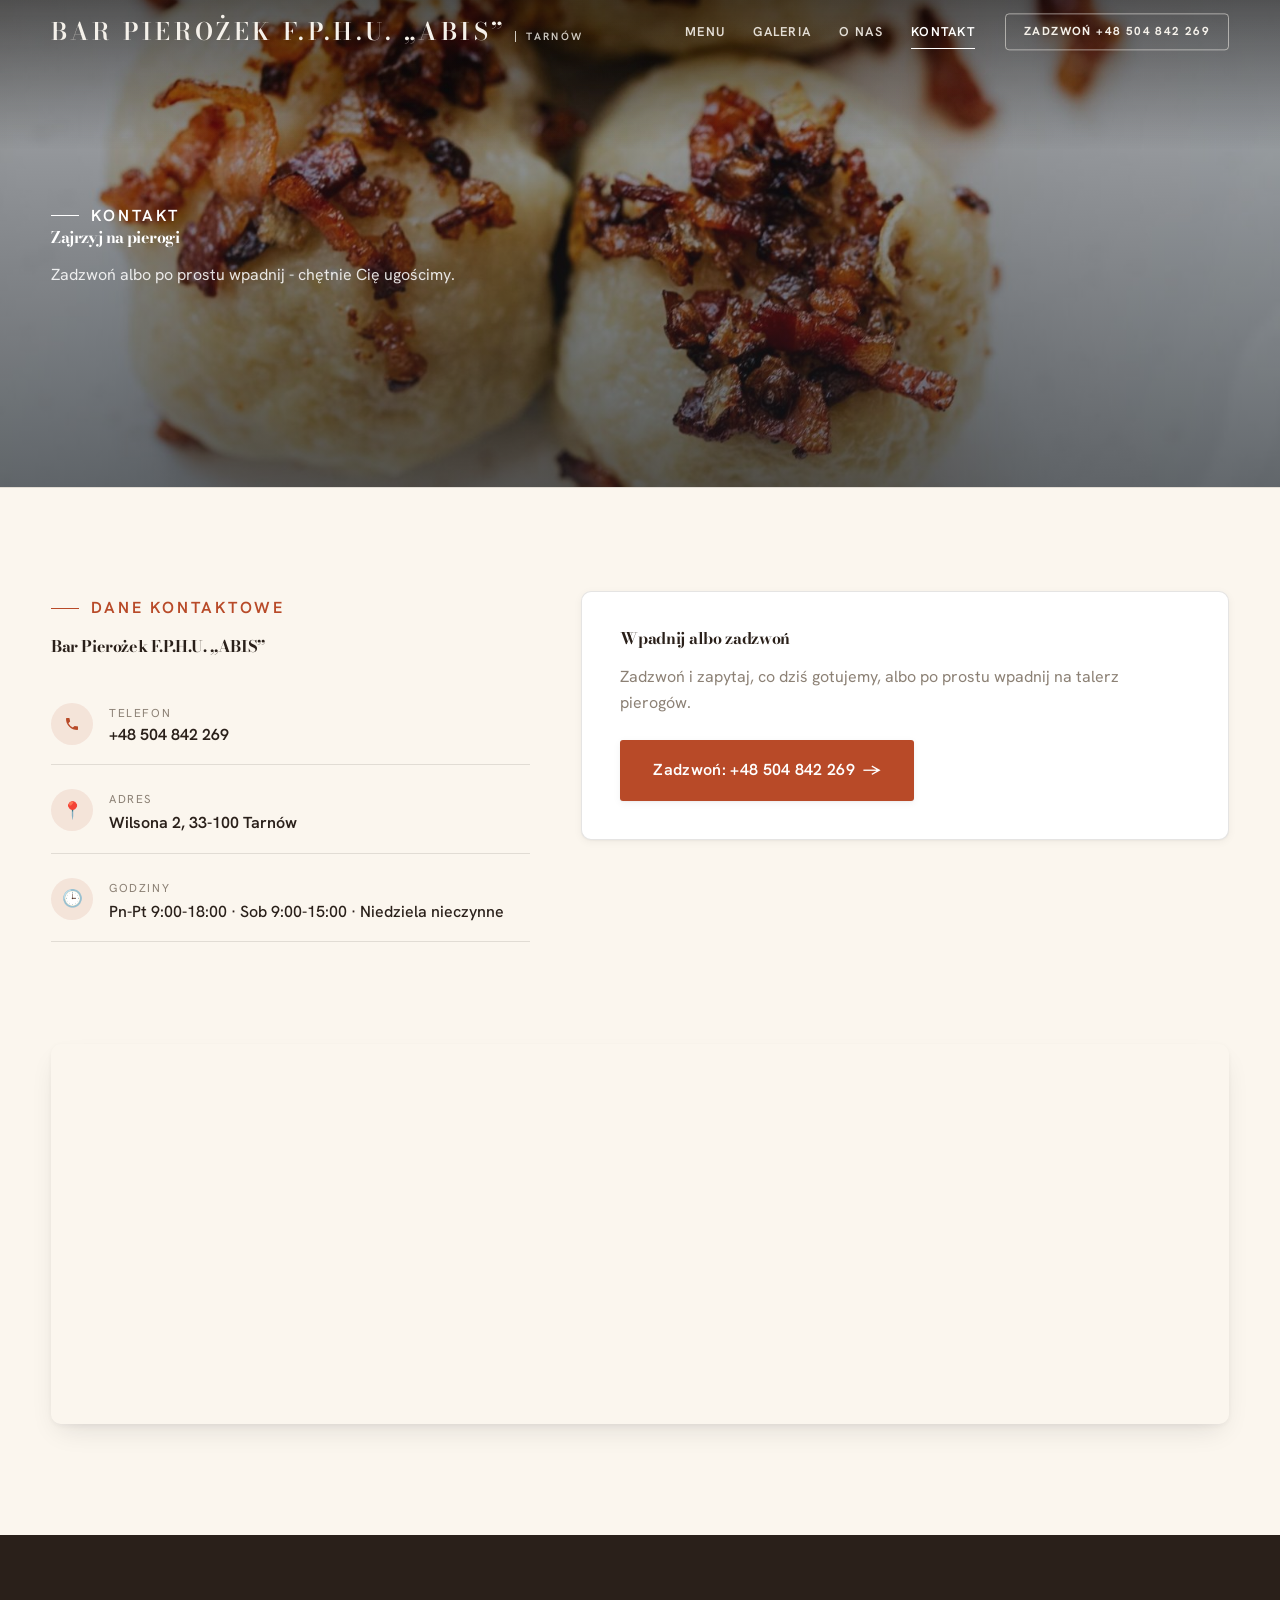
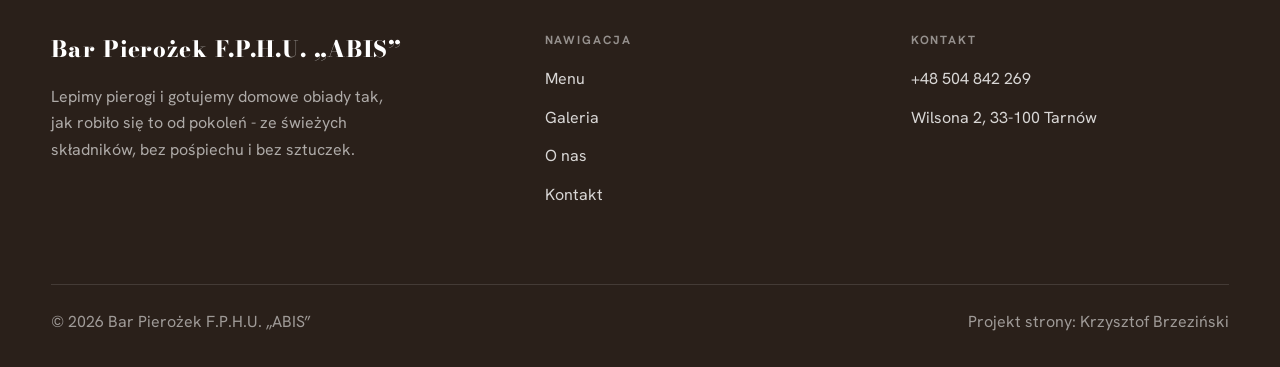
==== kontakt.html @ a94585e2 "Strona demo: bar-pierozek-f-p-h-u-abis (Bar Pierożek ABIS, Tarnów)" ====
<!DOCTYPE html>
<html lang="pl">
<head>
<meta charset="UTF-8">
<meta name="viewport" content="width=device-width, initial-scale=1.0">
<title>Kontakt - Bar Pierożek F.P.H.U. „ABIS”</title>
<meta name="description" content="Kontakt Bar Pierożek F.P.H.U. „ABIS” - Wilsona 2, 33-100 Tarnów">
<link rel="preconnect" href="https://fonts.googleapis.com">
<link rel="preconnect" href="https://fonts.gstatic.com" crossorigin>
<link href="https://fonts.googleapis.com/css2?family=Bodoni+Moda:wght@500;600;700&family=Hanken+Grotesk:wght@400;500;600&display=swap" rel="stylesheet">
<link rel="stylesheet" href="assets/styles.css">
</head>
<body>

<header class="nav">
  <div class="wrap nav-inner">
    <a class="brand" href="index.html"><span class="name">Bar Pierożek F.P.H.U. „ABIS”</span><span class="sub">Tarnów</span></a>
    <nav class="nav-links">
      <a href="oferta.html">Menu</a>
      <a href="realizacje.html">Galeria</a>
      <a href="o-nas.html">O nas</a>
      <a href="kontakt.html" class="active">Kontakt</a>
      <a href="tel:+48504842269" class="btn btn-accent">Zadzwoń +48 504 842 269</a>
    </nav>
    <button class="nav-toggle" aria-label="Menu"><span></span><span></span><span></span></button>
  </div>
</header>

<section class="pagehead">
  <img src="img/g9.jpg" alt="Bar Pierożek F.P.H.U. „ABIS” - Zajrzyj na pierogi">
  <div class="wrap">
    <span class="eyebrow">Kontakt</span>
    <h1>Zajrzyj na pierogi</h1>
    <p>Zadzwoń albo po prostu wpadnij - chętnie Cię ugościmy.</p>
  </div>
</section>
<section>
  <div class="wrap contact-grid">
    <div class="reveal">
      <span class="eyebrow">Dane kontaktowe</span>
      <h2 style="margin:var(--space-4) 0 var(--space-6)">Bar Pierożek F.P.H.U. „ABIS”</h2>
      <div class="info-list">
        <div class="info-row"><div class="ic"><svg class="ico-tel" width="16" height="16" viewBox="0 0 24 24" fill="none" aria-hidden="true"><path d="M6.6 10.8a15.5 15.5 0 0 0 6.6 6.6l2.2-2.2a1 1 0 0 1 1-.24 11.4 11.4 0 0 0 3.6.58 1 1 0 0 1 1 1V20a1 1 0 0 1-1 1A17 17 0 0 1 3 4a1 1 0 0 1 1-1h3.5a1 1 0 0 1 1 1c0 1.25.2 2.46.58 3.6a1 1 0 0 1-.25 1l-2.23 2.2Z" fill="currentColor"/></svg></div><div><div class="lbl">Telefon</div><a class="val" href="tel:+48504842269">+48 504 842 269</a></div></div>
        <div class="info-row"><div class="ic">📍</div><div><div class="lbl">Adres</div><div class="val">Wilsona 2, 33-100 Tarnów</div></div></div>
        <div class="info-row"><div class="ic">🕒</div><div><div class="lbl">Godziny</div><div class="val" style="font-weight:500">Pn-Pt 9:00-18:00 · Sob 9:00-15:00 · Niedziela nieczynne</div></div></div>
      </div>
    </div>
    <div class="reveal">
      <div class="form">
        <h3 style="margin-bottom:var(--space-4)">Wpadnij albo zadzwoń</h3>
        <p class="muted" style="margin-bottom:var(--space-5)">Zadzwoń i zapytaj, co dziś gotujemy, albo po prostu wpadnij na talerz pierogów.</p>
        <a href="tel:+48504842269" class="btn btn-accent" style="justify-content:center">Zadzwoń: +48 504 842 269 <span class="arr">→</span></a>
      </div>
    </div>
  </div>
</section>
<section style="padding-top:0">
  <div class="wrap reveal">
    <iframe class="map" title="Bar Pierożek F.P.H.U. „ABIS” - Tarnów" src="https://maps.google.com/maps?q=50.01178%2C20.9715941&z=15&output=embed" loading="lazy" referrerpolicy="no-referrer-when-downgrade"></iframe>
  </div>
</section>

<footer>
  <div class="wrap">
    <div class="foot-grid">
      <div class="foot-brand">
        <div class="name">Bar Pierożek F.P.H.U. „ABIS”</div>
        <p>Lepimy pierogi i gotujemy domowe obiady tak, jak robiło się to od pokoleń - ze świeżych składników, bez pośpiechu i bez sztuczek.</p>
      </div>
      <div class="foot-col">
        <h4>Nawigacja</h4>
        <a href="oferta.html">Menu</a>
        <a href="realizacje.html">Galeria</a>
        <a href="o-nas.html">O nas</a>
        <a href="kontakt.html">Kontakt</a>
      </div>
      <div class="foot-col">
        <h4>Kontakt</h4>
        <a href="tel:+48504842269">+48 504 842 269</a>
        <p>Wilsona 2, 33-100 Tarnów</p>
      </div>
    </div>
    <div class="foot-bot">
      <span>© 2026 Bar Pierożek F.P.H.U. „ABIS”</span>
      <span>Projekt strony: Krzysztof Brzeziński</span>
    </div>
  </div>
</footer>
<div class="sticky-reserve"><a class="sr-book" href="kontakt.html">Zadzwoń do nas</a><a class="sr-call" href="tel:+48504842269" aria-label="Zadzwoń"><svg class="ico-tel" width="16" height="16" viewBox="0 0 24 24" fill="none" aria-hidden="true"><path d="M6.6 10.8a15.5 15.5 0 0 0 6.6 6.6l2.2-2.2a1 1 0 0 1 1-.24 11.4 11.4 0 0 0 3.6.58 1 1 0 0 1 1 1V20a1 1 0 0 1-1 1A17 17 0 0 1 3 4a1 1 0 0 1 1-1h3.5a1 1 0 0 1 1 1c0 1.25.2 2.46.58 3.6a1 1 0 0 1-.25 1l-2.23 2.2Z" fill="currentColor"/></svg></a></div>

<script src="assets/main.js"></script>
</body>
</html>
---- assets/styles.css ----
/* ============================================================
   STOLBASZ — premium, architektoniczny B2B fit-out
   Jasna paleta, zero brązu. System wg premium-web-craft.
   Projekt strony: Krzysztof Brzeziński
   ============================================================ */

:root{
  /* PALETA — jasna, architektoniczna, chłodna */
  --paper:#FBF6EE;          /* główne tło */
  --paper-2:#F0E5D6;        /* sekcje alternatywne (chłodny jasny szary) */
  --paper-3:#F0E5D6;        /* delikatne wypełnienia */
  --ink:#2A201A;            /* tekst główny — chłodny grafit */
  --ink-soft:#4A3B2F;       /* nagłówki drugorzędne */
  --muted:#8C8175;          /* tekst poboczny */
  --line:rgba(42,32,26,.12);/* hairline */
  --accent:#B84A28;         /* stonowany petrol-slate — jedyny akcent */
  --accent-d:#97381C;
  --accent-soft:rgba(184,74,40,.10);
  --dark:#2A201A;           /* sekcje ciemne (stopka/CTA) */

  /* ODSTĘPY — skala 4/8 */
  --space-1:4px; --space-2:8px; --space-3:12px; --space-4:16px; --space-5:24px;
  --space-6:32px; --space-7:48px; --space-8:64px; --space-9:96px; --space-10:128px;

  /* TYPOGRAFIA — fluid clamp() */
  --text-sm:clamp(.82rem,.8rem+.1vw,.9rem);
  --text-base:clamp(1rem,.97rem+.15vw,1.1rem);
  --text-lg:clamp(1.12rem,1.05rem+.3vw,1.3rem);
  --text-h3:clamp(1.2rem,1.1rem+.5vw,1.5rem);
  --text-h2:clamp(1.9rem,1.5rem+1.9vw,2.8rem);
  --text-h1:clamp(2.6rem,1.9rem+3.6vw,4.6rem);

  /* PROMIENIE — architektoniczne, raczej ostre */
  --r-sm:3px; --r-md:6px; --r-lg:10px;

  /* RUCH */
  --ease:cubic-bezier(.25,.46,.45,.94); --dur:.24s;

  /* CIENIE — miękkie, warstwowe */
  --sh-sm:0 1px 2px rgba(16,24,32,.04), 0 2px 8px rgba(16,24,32,.05);
  --sh-md:0 2px 6px rgba(16,24,32,.05), 0 12px 28px -8px rgba(16,24,32,.12);
  --sh-lg:0 6px 14px rgba(16,24,32,.07), 0 26px 56px -18px rgba(16,24,32,.22);

  --hairline:1px solid var(--line);

  --font-display:'Bodoni Moda',serif;
  --font-body:'Hanken Grotesk',sans-serif;
}

*{box-sizing:border-box;margin:0;padding:0}
html{scroll-behavior:smooth}
body{
  font-family:var(--font-body);
  font-size:var(--text-base);
  line-height:1.65;
  color:var(--ink);
  background:var(--paper);
  -webkit-font-smoothing:antialiased;
  text-rendering:optimizeLegibility;
}
img{max-width:100%;display:block}
a{color:inherit;text-decoration:none}

.wrap{width:min(92%,1180px);margin-inline:auto}
section{padding-block:clamp(52px,6.5vw,96px)}

h1,h2,h3{font-family:var(--font-display);font-weight:700;line-height:1.08;letter-spacing:-.02em;color:var(--ink)}
h1{font-size:var(--text-h1);letter-spacing:-.035em}
h2{font-size:var(--text-h2);letter-spacing:-.025em}
h3{font-size:var(--text-h3)}
p{max-width:65ch}

.eyebrow{
  font-family:var(--font-body);
  font-size:var(--text-sm);
  font-weight:600;
  letter-spacing:.18em;
  text-transform:uppercase;
  color:var(--accent);
  display:inline-flex;align-items:center;gap:var(--space-3);
}
.eyebrow::before{content:"";width:28px;height:1px;background:var(--accent);display:inline-block}

.muted{color:var(--muted)}
.lead{font-size:var(--text-lg);line-height:1.55;color:var(--ink-soft);max-width:50ch}

/* ---------- BUTTONS ---------- */
.btn{
  display:inline-flex;align-items:center;gap:var(--space-2);
  font-weight:600;font-size:var(--text-sm);letter-spacing:.02em;
  padding:var(--space-4) var(--space-6);
  border-radius:var(--r-sm);
  transition:transform var(--dur) var(--ease),box-shadow var(--dur) var(--ease),background var(--dur) var(--ease);
  cursor:pointer;border:1px solid transparent;
}
.btn-accent{background:var(--accent);color:#fff;box-shadow:var(--sh-sm)}
.btn-accent:hover{background:var(--accent-d);transform:translateY(-2px);box-shadow:var(--sh-md)}
.btn-accent:active{transform:translateY(0);box-shadow:var(--sh-sm)}
.btn-ghost{background:transparent;color:var(--ink);border-color:var(--line)}
.btn-ghost:hover{border-color:var(--accent);color:var(--accent);transform:translateY(-2px)}
.btn-light{background:#fff;color:var(--ink);box-shadow:var(--sh-sm)}
.btn-light:hover{transform:translateY(-2px);box-shadow:var(--sh-md)}
.btn .arr{transition:transform var(--dur) var(--ease)}
.btn:hover .arr{transform:translateX(4px)}

/* ---------- NAV ---------- */
.nav{
  position:sticky;top:0;z-index:50;
  background:color-mix(in srgb,var(--paper) 88%,transparent);
  backdrop-filter:saturate(140%) blur(10px);
  border-bottom:var(--hairline);
}
.nav-inner{display:flex;align-items:center;justify-content:space-between;height:72px}
.brand{display:flex;flex-direction:column;line-height:1}
.brand .name{font-family:var(--font-display);font-weight:800;font-size:1.35rem;letter-spacing:.04em}
.brand .sub{font-size:.62rem;letter-spacing:.34em;text-transform:uppercase;color:var(--muted);margin-top:5px}
.nav-links{display:flex;align-items:center;gap:var(--space-6)}
.nav-links a{font-size:var(--text-sm);font-weight:500;color:var(--ink-soft);position:relative;padding-block:4px;transition:color var(--dur) var(--ease)}
.nav-links a::after{content:"";position:absolute;left:0;bottom:0;width:0;height:1.5px;background:var(--accent);transition:width var(--dur) var(--ease)}
.nav-links a:hover,.nav-links a.active{color:var(--ink)}
.nav-links a:hover::after,.nav-links a.active::after{width:100%}
.nav-links .btn{padding:var(--space-2) var(--space-5)}
/* przyciski w nav: właściwy kolor (przebij .nav-links a) + bez podkreślenia */
.nav-links a.btn-accent{color:#fff}
.nav-links a.btn-ghost,.nav-links a.btn-light{color:var(--ink)}
.nav-links a.btn::after{display:none}
.nav-toggle{display:none;background:none;border:none;cursor:pointer;flex-direction:column;gap:5px;padding:8px}
.nav-toggle span{width:24px;height:2px;background:var(--ink);transition:var(--dur)}

/* ---------- HERO (split) ---------- */
.hero{position:relative;overflow:hidden;border-bottom:var(--hairline)}
.hero-grid{display:grid;grid-template-columns:1.05fr .95fr;gap:clamp(24px,4vw,60px);align-items:center;
  padding-block:clamp(36px,4.5vw,64px)}
.hero-copy .eyebrow{margin-bottom:var(--space-5)}
.hero-copy h1{margin-bottom:var(--space-5)}
.hero-copy .lead{margin-bottom:var(--space-7)}
.hero-actions{display:flex;flex-wrap:wrap;gap:var(--space-4)}
.hero-art{position:relative;aspect-ratio:4/3;border-radius:var(--r-lg);overflow:hidden;box-shadow:var(--sh-lg)}
.hero-art img{width:100%;height:100%;object-fit:cover}
.hero-art::after{content:"";position:absolute;inset:0;background:linear-gradient(180deg,transparent 55%,rgba(18,24,28,.28))}
.hero-badge{position:absolute;left:var(--space-5);bottom:var(--space-5);z-index:2;
  background:rgba(252,252,251,.94);backdrop-filter:blur(4px);
  border-radius:var(--r-md);padding:var(--space-4) var(--space-5);box-shadow:var(--sh-md);max-width:78%}
.hero-badge strong{display:block;font-family:var(--font-display);font-size:1rem;letter-spacing:-.01em}
.hero-badge span{font-size:var(--text-sm);color:var(--muted)}

/* ---------- HERO duży / kinowy (strona główna) ---------- */
.hero-cine{position:relative;min-height:clamp(560px,82vh,840px);min-height:clamp(560px,82svh,840px);display:flex;align-items:center;overflow:hidden;border-bottom:var(--hairline)}
.hero-cine>img{position:absolute;inset:0;width:100%;height:100%;object-fit:cover;z-index:0}
.hero-cine::after{content:"";position:absolute;inset:0;z-index:1;
  background:linear-gradient(95deg,rgba(13,18,23,.86) 0%,rgba(13,18,23,.64) 32%,rgba(13,18,23,.24) 62%,rgba(13,18,23,.04) 100%)}
.hero-cine .wrap{position:relative;z-index:2;padding-block:var(--space-8)}
.hero-cine .hero-copy{max-width:660px}
.hero-cine .eyebrow{color:#fff;margin-bottom:var(--space-5)}
.hero-cine .eyebrow::before{background:#fff}
.hero-cine h1{color:#fff;margin-bottom:var(--space-5);font-size:clamp(2.9rem,2rem+4.4vw,5.2rem)}
.hero-cine .lead{color:rgba(255,255,255,.92);max-width:48ch;margin-bottom:var(--space-7)}
.hero-cine .hero-actions{display:flex;flex-wrap:wrap;gap:var(--space-4)}
@media(max-width:680px){
  .hero-cine{min-height:clamp(520px,76vh,640px);min-height:clamp(520px,76svh,640px);align-items:flex-end}
  .hero-cine::after{background:linear-gradient(0deg,rgba(13,18,23,.9) 6%,rgba(13,18,23,.45) 55%,rgba(13,18,23,.25) 100%)}
  .hero-cine .wrap{padding-bottom:var(--space-9)}
}

/* full-bleed hero variant (podstrony) */
.pagehead{position:relative;min-height:46vh;min-height:46svh;display:flex;align-items:flex-end;overflow:hidden;border-bottom:var(--hairline)}
.pagehead img{position:absolute;inset:0;width:100%;height:100%;object-fit:cover}
.pagehead::after{content:"";position:absolute;inset:0;background:linear-gradient(180deg,rgba(18,24,28,.25),rgba(18,24,28,.62))}
.pagehead .wrap{position:relative;z-index:2;padding-block:var(--space-9);color:#fff}
.pagehead h1{color:#fff;max-width:18ch}
.pagehead .eyebrow{color:#fff}
.pagehead .eyebrow::before{background:#fff}
.pagehead p{color:rgba(255,255,255,.86);margin-top:var(--space-4);max-width:54ch}

/* ---------- STRIP (pasek skrótów / liczby) ---------- */
.strip{background:var(--dark);color:#fff}
.strip .wrap{display:grid;grid-template-columns:repeat(4,1fr);gap:var(--space-6);padding-block:var(--space-8)}
.strip .item .k{font-family:var(--font-display);font-size:clamp(1.6rem,1.2rem+1.4vw,2.4rem);font-weight:800;letter-spacing:-.02em;color:#fff}
.strip .item .v{font-size:var(--text-sm);color:rgba(255,255,255,.66);margin-top:var(--space-2);line-height:1.45}
.strip .item{border-left:2px solid var(--accent);padding-left:var(--space-5)}

/* ---------- SECTION HEAD ---------- */
.head{max-width:48rem;margin-bottom:var(--space-8)}
.head.center{margin-inline:auto;text-align:center}
.head .eyebrow{margin-bottom:var(--space-4)}
.head h2{margin-bottom:var(--space-4)}
.head p{color:var(--muted);font-size:var(--text-lg);line-height:1.55}
.head.center p{margin-inline:auto}

/* ---------- INTRO SPLIT ---------- */
.split{display:grid;grid-template-columns:.92fr 1.08fr;gap:clamp(28px,5vw,80px);align-items:center}
.split.rev{grid-template-columns:1.08fr .92fr}
.split.rev .split-art{order:-1}
.split-art{position:relative;aspect-ratio:5/4;border-radius:var(--r-lg);overflow:hidden;box-shadow:var(--sh-lg)}
.split-art img{width:100%;height:100%;object-fit:cover}
.split-copy h2{margin-bottom:var(--space-5)}
.split-copy p+p{margin-top:var(--space-4)}
.split-copy .btn{margin-top:var(--space-6)}

/* ---------- SERVICES (zakres) ---------- */
.svc-grid{display:grid;grid-template-columns:repeat(auto-fit,minmax(280px,1fr));gap:var(--space-5)}
.svc{background:#fff;border:var(--hairline);border-radius:var(--r-md);padding:var(--space-7) var(--space-6);
  transition:transform var(--dur) var(--ease),box-shadow var(--dur) var(--ease),border-color var(--dur) var(--ease);
  position:relative;overflow:hidden}
.svc::before{content:"";position:absolute;left:0;top:0;width:3px;height:0;background:var(--accent);transition:height var(--dur) var(--ease)}
.svc:hover{transform:translateY(-4px);box-shadow:var(--sh-md);border-color:transparent}
.svc:hover::before{height:100%}
.svc .ic{font-family:var(--font-display);font-size:.8rem;font-weight:700;letter-spacing:.12em;color:var(--accent);margin-bottom:var(--space-4)}
.svc h3{margin-bottom:var(--space-3);font-size:1.22rem}
.svc p{color:var(--muted);font-size:var(--text-base);line-height:1.6}

/* big detailed service rows */
.svc-row{display:grid;grid-template-columns:.8fr 1.2fr;gap:clamp(20px,4vw,60px);align-items:center;padding-block:var(--space-8)}
.svc-row+.svc-row{border-top:var(--hairline)}
.svc-row.rev{grid-template-columns:1.2fr .8fr}
.svc-row.rev .svc-row-art{order:-1}
.svc-row-art{aspect-ratio:4/3;border-radius:var(--r-md);overflow:hidden;box-shadow:var(--sh-md)}
.svc-row-art img{width:100%;height:100%;object-fit:cover}
.svc-row h3{font-size:1.5rem;margin-bottom:var(--space-4)}
.svc-row .num{font-family:var(--font-display);font-size:.85rem;font-weight:700;letter-spacing:.14em;color:var(--accent);display:block;margin-bottom:var(--space-3)}
.svc-row ul{list-style:none;margin-top:var(--space-4);display:flex;flex-direction:column;gap:var(--space-2)}
.svc-row li{position:relative;padding-left:var(--space-5);color:var(--muted);font-size:var(--text-base)}
.svc-row li::before{content:"";position:absolute;left:0;top:.62em;width:8px;height:1px;background:var(--accent)}

/* ---------- GALLERY (realizacje) ---------- */
.gallery{display:grid;grid-template-columns:repeat(12,1fr);gap:var(--space-4);grid-auto-rows:200px}
/* GALERIA MASONRY — pionowe zdjęcia (portrety beauty/wellness) bez przycinania: kolumny, height auto */
.gallery-masonry{column-count:3;column-gap:var(--space-4)}
@media(max-width:900px){.gallery-masonry{column-count:2}}
@media(max-width:560px){.gallery-masonry{column-count:1}}
.gallery-masonry .m-tile{break-inside:avoid;margin:0 0 var(--space-4);padding:0;position:relative;overflow:hidden;border-radius:var(--r-md);border:1px solid var(--line)}
.gallery-masonry .m-tile img{width:100%;height:auto;display:block}
.gallery-masonry .m-tile .cap{position:absolute;left:0;right:0;bottom:0;padding:var(--space-4);color:#fff;background:linear-gradient(0deg,rgba(0,0,0,.55),transparent);font-size:var(--text-sm)}
.tile{position:relative;overflow:hidden;border-radius:var(--r-md);box-shadow:var(--sh-sm);
  transition:transform var(--dur) var(--ease),box-shadow var(--dur) var(--ease)}
.tile img{width:100%;height:100%;object-fit:cover;transition:transform .6s var(--ease)}
.tile:hover{box-shadow:var(--sh-md)}
.tile:hover img{transform:scale(1.05)}
.tile .cap{position:absolute;left:0;right:0;bottom:0;padding:var(--space-5) var(--space-4) var(--space-4);
  background:linear-gradient(transparent,rgba(18,24,28,.78));color:#fff;
  font-size:var(--text-sm);font-weight:600;letter-spacing:.01em;
  opacity:0;transform:translateY(8px);transition:var(--dur) var(--ease)}
.tile:hover .cap{opacity:1;transform:translateY(0)}
.tile .cap small{display:block;font-weight:400;opacity:.78;letter-spacing:.04em;text-transform:uppercase;font-size:.66rem;margin-top:3px}
/* bento spans */
.t-wide{grid-column:span 6}
.t-tall{grid-column:span 6;grid-row:span 2}
.t-std{grid-column:span 6}
.t-third{grid-column:span 4}
.t-two3{grid-column:span 8}

/* ---------- TRUST / WIARYGODNOŚĆ ---------- */
.trust{background:var(--paper-2)}
.trust-grid{display:grid;grid-template-columns:repeat(auto-fit,minmax(240px,1fr));gap:var(--space-5);margin-top:var(--space-7)}
.trust-card{background:#fff;border-radius:var(--r-md);padding:var(--space-7) var(--space-6);box-shadow:var(--sh-sm);border-top:3px solid var(--accent)}
.trust-card .big{font-family:var(--font-display);font-size:clamp(1.8rem,1.3rem+1.6vw,2.6rem);font-weight:800;letter-spacing:-.02em;color:var(--ink);line-height:1}
.trust-card h3{font-size:1.12rem;margin:var(--space-3) 0 var(--space-2)}
.trust-card p{color:var(--muted);font-size:var(--text-base);line-height:1.55}

/* ---------- CTA band ---------- */
.cta{background:var(--dark);color:#fff;position:relative;overflow:hidden}
.cta .wrap{display:grid;grid-template-columns:1.4fr .6fr;gap:var(--space-7);align-items:center;position:relative;z-index:2}
.cta h2{color:#fff;max-width:20ch}
.cta p{color:rgba(255,255,255,.74);margin-top:var(--space-4)}
.cta-actions{display:flex;flex-direction:column;gap:var(--space-3);align-items:flex-start}
.cta::before{content:"";position:absolute;right:-80px;top:-80px;width:360px;height:360px;border-radius:50%;
  background:radial-gradient(circle,var(--accent-soft),transparent 70%)}

/* ---------- CONTACT ---------- */
.contact-grid{display:grid;grid-template-columns:.85fr 1.15fr;gap:clamp(28px,4vw,56px);align-items:start}
.info-list{display:flex;flex-direction:column;gap:var(--space-2)}
.info-row{display:flex;gap:var(--space-4);align-items:flex-start;padding-block:var(--space-4);border-bottom:var(--hairline)}
.info-row .ic{flex:none;width:42px;height:42px;display:grid;place-items:center;border-radius:50%;
  background:var(--accent-soft);color:var(--accent);font-size:1.05rem}
.info-row .lbl{font-size:.72rem;letter-spacing:.14em;text-transform:uppercase;color:var(--muted)}
.info-row .val{font-weight:600;font-size:var(--text-base);margin-top:2px}
.info-row a.val:hover{color:var(--accent)}
.map{border:none;border-radius:var(--r-lg);box-shadow:var(--sh-md);width:100%;height:100%;min-height:380px;filter:grayscale(.2) contrast(1.02)}
.form{background:#fff;border:var(--hairline);border-radius:var(--r-lg);padding:clamp(24px,3vw,40px);box-shadow:var(--sh-sm)}
.form .fld{margin-bottom:var(--space-5)}
.form label{display:block;font-size:var(--text-sm);font-weight:600;margin-bottom:var(--space-2)}
.form input,.form textarea{width:100%;font-family:inherit;font-size:var(--text-base);color:var(--ink);
  padding:var(--space-4);border:var(--hairline);border-radius:var(--r-sm);background:var(--paper);transition:border-color var(--dur)}
.form input:focus,.form textarea:focus{outline:none;border-color:var(--accent);background:#fff}
.form textarea{resize:vertical;min-height:120px}
.form .note{font-size:var(--text-sm);color:var(--muted);margin-top:var(--space-3)}

/* ---------- FOOTER ---------- */
footer{background:var(--dark);color:#fff;padding-block:var(--space-9) var(--space-6)}
.foot-grid{display:grid;grid-template-columns:1.4fr 1fr 1fr;gap:var(--space-7);margin-bottom:var(--space-8)}
.foot-brand .name{font-family:var(--font-display);font-weight:800;font-size:1.4rem;letter-spacing:.04em}
.foot-brand p{color:rgba(255,255,255,.62);margin-top:var(--space-4);font-size:var(--text-base);max-width:38ch}
.foot-col h4{font-size:.74rem;letter-spacing:.16em;text-transform:uppercase;color:rgba(255,255,255,.5);margin-bottom:var(--space-4)}
.foot-col a,.foot-col p{display:block;color:rgba(255,255,255,.82);font-size:var(--text-base);margin-bottom:var(--space-3)}
.foot-col a:hover{color:#fff}
.foot-bot{border-top:1px solid rgba(255,255,255,.12);padding-top:var(--space-5);display:flex;justify-content:space-between;flex-wrap:wrap;gap:var(--space-3);
  font-size:var(--text-sm);color:rgba(255,255,255,.55)}
.foot-bot a:hover{color:#fff}

/* ---------- REVEAL ---------- */
.reveal{opacity:0;transform:translateY(22px);transition:opacity .6s var(--ease),transform .6s var(--ease)}
.reveal.in{opacity:1;transform:none}

/* ---------- RESPONSIVE ---------- */
@media(max-width:920px){
  .hero-grid,.split,.split.rev,.svc-row,.svc-row.rev,.cta .wrap,.contact-grid,.foot-grid{grid-template-columns:1fr}
  .split.rev .split-art,.svc-row.rev .svc-row-art{order:0}
  .hero-art{aspect-ratio:16/10;max-height:420px}
  .strip .wrap{grid-template-columns:repeat(2,1fr);gap:var(--space-7)}
  .gallery{grid-auto-rows:180px}
  .t-wide,.t-tall,.t-std,.t-third,.t-two3{grid-column:span 6}
  .t-tall{grid-row:span 1}
  .cta-actions{flex-direction:row;flex-wrap:wrap}
  .foot-grid{gap:var(--space-6)}
}
@media(max-width:680px){
  .nav-links{position:fixed;inset:72px 0 auto 0;background:var(--paper);flex-direction:column;align-items:stretch;
    gap:0;padding:var(--space-4) 6%;border-bottom:var(--hairline);box-shadow:var(--sh-md);
    transform:translateY(-120%);transition:transform var(--dur) var(--ease)}
  .nav-links.open{transform:translateY(0)}
  .nav-links a{padding-block:var(--space-4);border-bottom:var(--hairline)}
  .nav-links .btn{margin-top:var(--space-3);justify-content:center}
  .nav-toggle{display:flex}
  .strip .wrap{grid-template-columns:1fr}
  .gallery{grid-template-columns:repeat(6,1fr)}
  .foot-grid{grid-template-columns:1fr}
}
@media(prefers-reduced-motion:reduce){
  *{animation-duration:.01ms!important;transition:none!important}
  .reveal{opacity:1!important;transform:none!important}
  html{scroll-behavior:auto}
}

/* ============================================================
   PREMIUM LAYER — destylat deep-researchu branż (anty-AI, spokój).
   Zmienne STOLBASZ (--accent/--ink/--paper/--line/--dark). Ruch ledwo
   zauważalny, krzywa cubic-bezier(.16,.84,.44,1); prefers-reduced-motion
   pokryte blanketem wyżej. Karty hairline zamiast cieni = #1 sygnał „nie-AI".
   ============================================================ */

/* więcej oddechu między sekcjami (liderzy: 110-130px) */
section{padding-block:clamp(64px,8vw,128px)}

/* 1) Aksamitny reveal — dłuższa, miękka krzywa zamiast „skoku" */
.reveal{transition:opacity .9s cubic-bezier(.16,.84,.44,1),transform .9s cubic-bezier(.16,.84,.44,1);will-change:opacity,transform}
/* stagger TYLKO w galerii (tam pozycja = porządek dzieci) */
.gallery .reveal:nth-child(2){transition-delay:.07s}
.gallery .reveal:nth-child(3){transition-delay:.14s}
.gallery .reveal:nth-child(4){transition-delay:.21s}
.gallery .reveal:nth-child(5){transition-delay:.28s}
.gallery .reveal:nth-child(6){transition-delay:.35s}

/* 2) Hero STATYCZNY na .hero-cine — Ken Burns CAŁKIEM WYŁĄCZONY 26.06 (3. zgłoszenie Szymona).
   GENEZA: animowanie scale na <img> hero z teksturami (cegły/framugi) re-samplinguje obraz
   klatka po klatce → na części ekranów drobne drganie/shimmer = „heroshot się trzęsie".
   translateY usunięto wcześniej, scale-only + will-change/GPU NIE wystarczyły do GWARANCJI gładkości.
   Krzysztof zażądał pewności („make sure, że błąd się nie pojawi") > efekt. Zero animacji = 0% drgania.
   Delikatny zoom zostaje TYLKO w pełnoekranowych hero gastro/studio (hg-bg/hs-bg — tło, inny
   mechanizm, chwalone, nigdy nie zgłaszane). NIE wracać do KB na .hero-cine bez realnego testu
   na sprzęcie klienta — to ryzyko regresji „trzęsienia”. */
/* BEZPIECZNY "wow" na hero = jednorazowy FADE-IN (opacity), nie zoom.
   opacity nie dotyka bitmapy → gładkie na KAŻDYM zdjęciu/ekranie/GPU, zero ryzyka migotania.
   Geometryczny ruch (scale/translate) na .hero-cine jest ZAKAZANY (bramka pilnuje). */
@keyframes heroFade{from{opacity:0}to{opacity:1}}
.hero-cine>img{transform:none;animation:heroFade 1.1s ease-out both}

/* 3) Akcentowy hairline pod nagłówkiem sekcji, który „rysuje się" przy wejściu */
.head h2{position:relative;padding-bottom:18px}
.head h2::after{content:"";position:absolute;left:0;bottom:0;height:1px;width:0;background:var(--accent);transition:width 1s cubic-bezier(.16,.84,.44,1) .15s}
.head.center h2::after{left:50%;transform:translateX(-50%)}
.head.reveal.in h2::after,.head.center.reveal.in h2::after{width:54px}

/* 4) Karty HAIRLINE zamiast cieni/zaokrągleń (najmocniejszy anty-AI detal) */
.svc{background:transparent;border:1px solid var(--line);border-radius:var(--r-sm);box-shadow:none}
.svc:hover{box-shadow:none;border-color:var(--accent);transform:translateY(-3px)}
.trust-card{background:transparent;box-shadow:none;border:1px solid var(--line);border-top:2px solid var(--accent);border-radius:var(--r-sm)}
.tile{box-shadow:none;border-radius:var(--r-sm)}
.tile:hover{box-shadow:none}

/* 5) Sticky-nav kondensuje się po przewinięciu (sygnał dopracowania) */
.nav{transition:box-shadow .4s ease,background .4s ease}
.nav.is-stuck{box-shadow:0 1px 0 var(--line),0 14px 30px -24px rgba(0,0,0,.45)}
.nav-inner{transition:height .35s var(--ease)}
.nav.is-stuck .nav-inner{height:60px}

/* 6) MANIFESTO — pełnoekranowy cytat-bohater (zastępuje generyczne „Dlaczego my") */
.manifesto{background:var(--paper-2);text-align:center}
.manifesto .wrap{max-width:60rem}
.manifesto p{font-family:var(--font-display);font-style:italic;font-size:clamp(1.6rem,1rem+2.4vw,2.8rem);line-height:1.32;color:var(--ink-soft);margin-inline:auto;max-width:26ch;position:relative;padding-top:var(--space-8)}
.manifesto p::before{content:"";position:absolute;top:0;left:50%;transform:translateX(-50%);width:54px;height:1px;background:var(--accent)}
.manifesto p span{color:var(--accent);font-style:italic}

/* 7) GATEWAYS — 3 duże bramy-zdjęcia (zamiast paska menu usług) */
.gateways{display:grid;grid-template-columns:repeat(3,1fr);gap:var(--space-4)}
.gateway{position:relative;aspect-ratio:3/4;overflow:hidden;border-radius:var(--r-sm);display:block}
.gateway img{width:100%;height:100%;object-fit:cover;transition:transform .8s var(--ease),filter .5s var(--ease)}
.gateway::after{content:"";position:absolute;inset:0;background:linear-gradient(180deg,transparent 38%,rgba(18,24,28,.74))}
.gateway:hover img{transform:scale(1.05);filter:brightness(1.05)}
.gateway .g-ttl{position:absolute;left:0;right:0;bottom:0;z-index:2;padding:var(--space-6) var(--space-5);color:#fff;font-family:var(--font-display);font-size:1.45rem;letter-spacing:-.01em;line-height:1.15}
.gateway .g-ttl small{display:block;font-family:var(--font-body);font-size:var(--text-sm);font-weight:400;opacity:.82;letter-spacing:.03em;margin-top:5px}
@media(max-width:760px){.gateways{grid-template-columns:1fr}.gateway{aspect-ratio:16/10}}

/* 8) LOGO klienta w nagłówku (gdy podane --logo) */
.brand-logo{height:40px;width:auto;max-width:220px;object-fit:contain;display:block}
.nav.is-stuck .brand-logo{height:34px}
@media(max-width:680px){.brand-logo{height:32px}}

/* === rodzina: gastro === */
/* ============================================================
   RODZINA: GASTRO (restauracja / kawiarnia / bar / pizzeria)
   Doklejane NA WIERZCH base.css. Dziedziczy paletę/fonty skórki gastro (Bodoni Moda + terakota).
   Filozofia: APETYT + REZERWACJA STOLIKA (nie zaufanie/wycena jak u fachowca).
   Menu = kategorie BEZ zmyślonych dań/cen (uczciwość); godziny tylko z reconu.
   ============================================================ */

/* --- Galeria atmosfery: gutterless, ostre rogi (food/wnętrze, nie "dokumentacja") --- */
.gallery{gap:3px}
.tile{border-radius:2px;box-shadow:none}
.tile:hover{box-shadow:none}

/* --- MENU: kategorie (nazwa serif + opis, hairline) - BEZ wymyslonych dań i cen --- */
.menu-sec{background:var(--paper-2)}
.menu-cats{display:grid;grid-template-columns:repeat(2,1fr);gap:var(--space-7) var(--space-8);max-width:62rem;margin:0 auto}
.menu-cat{border-top:1px solid var(--accent);padding-top:var(--space-4)}
.menu-cat h3{font-family:var(--font-display);font-size:1.35rem;letter-spacing:.02em;margin-bottom:var(--space-3)}
.menu-cat p{color:var(--muted);font-size:var(--text-base);line-height:1.6}
.menu-note{text-align:center;color:var(--muted);font-size:var(--text-sm);margin-top:var(--space-8);max-width:50ch;margin-inline:auto}
@media(max-width:760px){.menu-cats{grid-template-columns:1fr;gap:var(--space-6)}}

/* --- KARTA GODZIN (renderowana tylko z realnych danych) --- */
.godz{max-width:30rem}
.godz-row{display:flex;justify-content:space-between;gap:var(--space-5);border-bottom:1px solid var(--line);padding-block:var(--space-3)}
.godz-row b{font-weight:600;color:var(--ink)}
.godz-row span{color:var(--muted)}

/* --- STICKY-RESERVE: dolny pasek mobile (gastro-odpowiednik sticky-call) --- */
.sticky-reserve{display:none}
@media(max-width:820px){
  .sticky-reserve{display:grid;grid-template-columns:1fr auto;gap:1px;position:fixed;left:0;right:0;bottom:0;z-index:90;
    background:var(--line);box-shadow:0 -6px 20px -10px rgba(0,0,0,.4)}
  .sticky-reserve a{padding:15px 8px;text-align:center;font-weight:700;font-size:.95rem;letter-spacing:.01em}
  .sr-book{background:var(--accent);color:#fff}
  .sr-call{background:var(--paper);color:var(--ink);padding-inline:22px}
  body{padding-bottom:56px}
}

/* ============================================================
   FAZA 3 - OSOBNY UKŁAD GASTRO (wzór: topowe restauracje - Noma/Disfrutar/Septime/Alchemist; research wf_c20bffea).
   Hero MINIMALNY: samo pełnoekranowe zdjęcie + 1 krótka linijka w DOLNYM-LEWYM rogu. Reszta = oddech.
   Nazwa pada RAZ - jako logo w navie, NIGDY dublowana wielkim tytułem (to #1 tell taniej strony).
   Nav: logo z LEWEJ (split), przezroczysty nad zdjęciem, lity po scrollu. CTA "Rezerwacja" = obrys w navie, nie guzik na środku.
   ============================================================ */
.hero-gastro{position:relative;height:100vh;height:100svh;min-height:560px;display:flex;align-items:flex-end;overflow:hidden;isolation:isolate}
.hero-gastro .hg-bg{position:absolute;inset:0;width:100%;height:100%;object-fit:cover;z-index:-2;animation:hgKen 28s ease-out infinite alternate}
@keyframes hgKen{from{transform:scale(1.05)}to{transform:scale(1.13)}}
/* overlay: ciemny TYLKO u dołu (pod linijkę), góra/środek zdjęcia oddychają */
.hero-gastro .hg-veil{position:absolute;inset:0;z-index:-1;
  background:linear-gradient(180deg,rgba(8,6,4,0) 0%,rgba(8,6,4,0) 52%,rgba(8,6,4,.68) 100%)}
.hg-tagline{position:relative;z-index:2;margin:0 0 clamp(2.6rem,7vh,5rem) clamp(1.4rem,5vw,4rem);
  font-family:var(--font-display);font-style:normal;font-weight:600;
  font-size:clamp(2.1rem,5.2vw,4rem);line-height:1.08;letter-spacing:.005em;
  color:#f5f1ea;max-width:24ch;text-shadow:0 2px 18px rgba(0,0,0,.5)}
.hg-since{font-family:var(--font-display);font-weight:500;font-size:.62em;letter-spacing:.01em;
  color:rgba(245,241,234,.86);white-space:nowrap}
@media(max-width:640px){.hg-tagline{font-size:clamp(2rem,8vw,2.6rem);margin-bottom:clamp(2rem,9vh,3.4rem)}}

/* ============================================================
   NAWIGACJA GASTRO - styl NOBU (research wf_d6d990de + wf_a8c0864c, żywy kod noburestaurants.com).
   3 strefy, STAŁA wysokość 64px (jak Nobu). JEDEN kontroler gastro.js steruje stanami kierunkowo:
   .nav-hidden (chowanie w dół) + .nav-solid (lity krem przy scrollu w górę). Histereza = brak migania.
   is-stuck (base.js, twardy próg 24px) NEUTRALIZOWANE wizualnie - inaczej base walczyło z gastro i krem migał przy górze.
   ============================================================ */
.nav{position:fixed;left:0;right:0;background:transparent;backdrop-filter:none;border-bottom:1px solid transparent;z-index:100;
  transition:transform .35s var(--ease),background .35s ease,box-shadow .35s ease}
.nav.nav-hidden{transform:translateY(-100%)}
/* NEUTRALIZACJA base is-stuck dla gastro (gastro.js używa nav-solid; base.js dalej rusza is-stuck, ale bez efektu wizualnego) */
.nav.is-stuck{background:transparent;box-shadow:none;border-bottom-color:transparent}
.nav.is-stuck .nav-inner{height:64px}
/* SCRIM: ciemny gradient pod navem -> biały tekst czytelny nad zdjęciem; znika gdy nav lity */
.nav::after{content:"";position:absolute;left:0;right:0;top:0;height:150px;z-index:-1;pointer-events:none;
  transition:opacity .35s ease;background:linear-gradient(180deg,rgba(8,6,4,.55) 0%,rgba(8,6,4,0) 100%)}
.nav.nav-solid::after{opacity:0}
/* WORDMARK: nazwa Bodoni wersaliki + miasto obok (kreska akcentu) */
.nav .brand{flex-direction:row;align-items:baseline;gap:.6rem;line-height:1}
.nav .brand .name{color:#f5f1ea;font-family:var(--font-display);font-weight:600;font-size:1.5rem;text-transform:uppercase;letter-spacing:.14em}
.nav .brand .sub{margin-top:0;padding-left:.65rem;border-left:1px solid currentColor;
  font-size:.66rem;font-weight:600;letter-spacing:.22em;text-transform:uppercase;color:rgba(245,241,234,.82)}
/* LINKI: sans wersaliki, cienki animowany underline */
.nav .nav-links a{color:rgba(245,241,234,.9);font-size:.8rem;font-weight:600;text-transform:uppercase;letter-spacing:.1em;padding-block:6px}
.nav .nav-links a:hover,.nav .nav-links a.active{color:#fff}
.nav .nav-links a::after{background:#fff;height:1px}
.nav .nav-toggle span{background:#f5f1ea}
/* CTA "Rezerwacja": bazowo pełna terakota (czytelna na kremowym menu mobilnym) */
.nav .nav-links a.btn-accent{font-size:.73rem;font-weight:700;text-transform:uppercase;letter-spacing:.12em;
  padding:.5rem 1.1rem;border-radius:4px;border:1px solid var(--accent);background:var(--accent);color:#fff;box-shadow:none}
.nav .nav-links a.btn-accent:hover{transform:none;box-shadow:none}
/* STAN LITY (nav-solid - gastro.js dodaje przy scrollu w GÓRĘ): krem + ciemny tekst + terakota */
.nav.nav-solid{background:color-mix(in srgb,var(--paper) 94%,transparent);backdrop-filter:saturate(140%) blur(10px);border-bottom:var(--hairline)}
.nav.nav-solid .brand .name{color:var(--ink)}
.nav.nav-solid .brand .sub{color:var(--accent)}
.nav.nav-solid .nav-links a{color:var(--ink-soft)}
.nav.nav-solid .nav-links a:hover,.nav.nav-solid .nav-links a.active{color:var(--ink)}
.nav.nav-solid .nav-links a::after{background:var(--accent)}
.nav.nav-solid .nav-toggle span{background:var(--ink)}
/* chowany nav ZAWSZE przezroczysty (nie mignie kremem zjeżdżając w górę) */
.nav.nav-solid.nav-hidden{background:transparent;box-shadow:none;border-bottom-color:transparent}
/* ===== DESKTOP (>=681px): 3 strefy, STAŁA wysokość 64px ===== */
@media(min-width:681px){
  .nav .nav-inner{position:relative;height:64px}
  .nav .nav-links{flex:1;justify-content:center;gap:clamp(1rem,2.2vw,1.9rem);padding-right:9.5rem}
  .nav .nav-links a.btn-accent{position:absolute;right:0;top:50%;transform:translateY(-50%);margin:0}
  .nav:not(.nav-solid) .nav-links a.btn-accent{background:transparent;border-color:rgba(245,241,234,.55);color:#f5f1ea}
  .nav:not(.nav-solid) .nav-links a.btn-accent:hover{background:var(--accent);border-color:var(--accent);color:#fff;transform:translateY(-50%)}
}
/* ===== MOBILE (<=680px): dropdown na kremie - ciemny tekst, pełne CTA (fix kontrastu) ===== */
@media(max-width:680px){
  .nav .nav-links{background:var(--paper)}
  .nav .nav-links a{color:var(--ink-soft)}
  .nav .nav-links a:hover,.nav .nav-links a.active{color:var(--ink)}
  .nav .nav-links a.btn-accent{background:var(--accent);border-color:var(--accent);color:#fff}
  /* zamknięty dropdown w pełni schowany (base -120% przy krótkim menu zostawiał terakotowe CTA wystające górą) */
  .nav .nav-links:not(.open){transform:translateY(-160%);visibility:hidden}
  .nav .nav-links.open{visibility:visible}
  /* brand mniejszy + bez miasta (jak Nobu na telefonie = sama nazwa) - żeby nie wypychał hamburgera */
  .nav .brand .name{font-size:1.12rem;letter-spacing:.1em}
  .nav .brand .sub{display:none}
  .nav .nav-toggle{flex:0 0 auto}
  .nav .brand{min-width:0;overflow:hidden}
}

/* === focal-point zdjęć (smartcrop) — cover nie utnie twarzy/obiektu === */
img[src$="/hero.jpg"]{object-position:33% 50%}
[style*="hero.jpg"]{background-position:33% 50%}
img[src$="/about.jpg"]{object-position:38% 50%}
[style*="about.jpg"]{background-position:38% 50%}
img[src$="/g1.jpg"]{object-position:38% 50%}
[style*="g1.jpg"]{background-position:38% 50%}
img[src$="/g2.jpg"]{object-position:38% 50%}
[style*="g2.jpg"]{background-position:38% 50%}
img[src$="/g3.jpg"]{object-position:33% 50%}
[style*="g3.jpg"]{background-position:33% 50%}
img[src$="/g5.jpg"]{object-position:38% 50%}
[style*="g5.jpg"]{background-position:38% 50%}
img[src$="/g6.jpg"]{object-position:35% 52%}
[style*="g6.jpg"]{background-position:35% 52%}
img[src$="/g8.jpg"]{object-position:67% 50%}
[style*="g8.jpg"]{background-position:67% 50%}
img[src$="/g9.jpg"]{object-position:38% 50%}
[style*="g9.jpg"]{background-position:38% 50%}
img[src$="/g10.jpg"]{object-position:67% 50%}
[style*="g10.jpg"]{background-position:67% 50%}
img[src$="/g12.jpg"]{object-position:62% 50%}
[style*="g12.jpg"]{background-position:62% 50%}
img[src$="/g13.jpg"]{object-position:38% 50%}
[style*="g13.jpg"]{background-position:38% 50%}
img[src$="/g14.jpg"]{object-position:38% 50%}
[style*="g14.jpg"]{background-position:38% 50%}
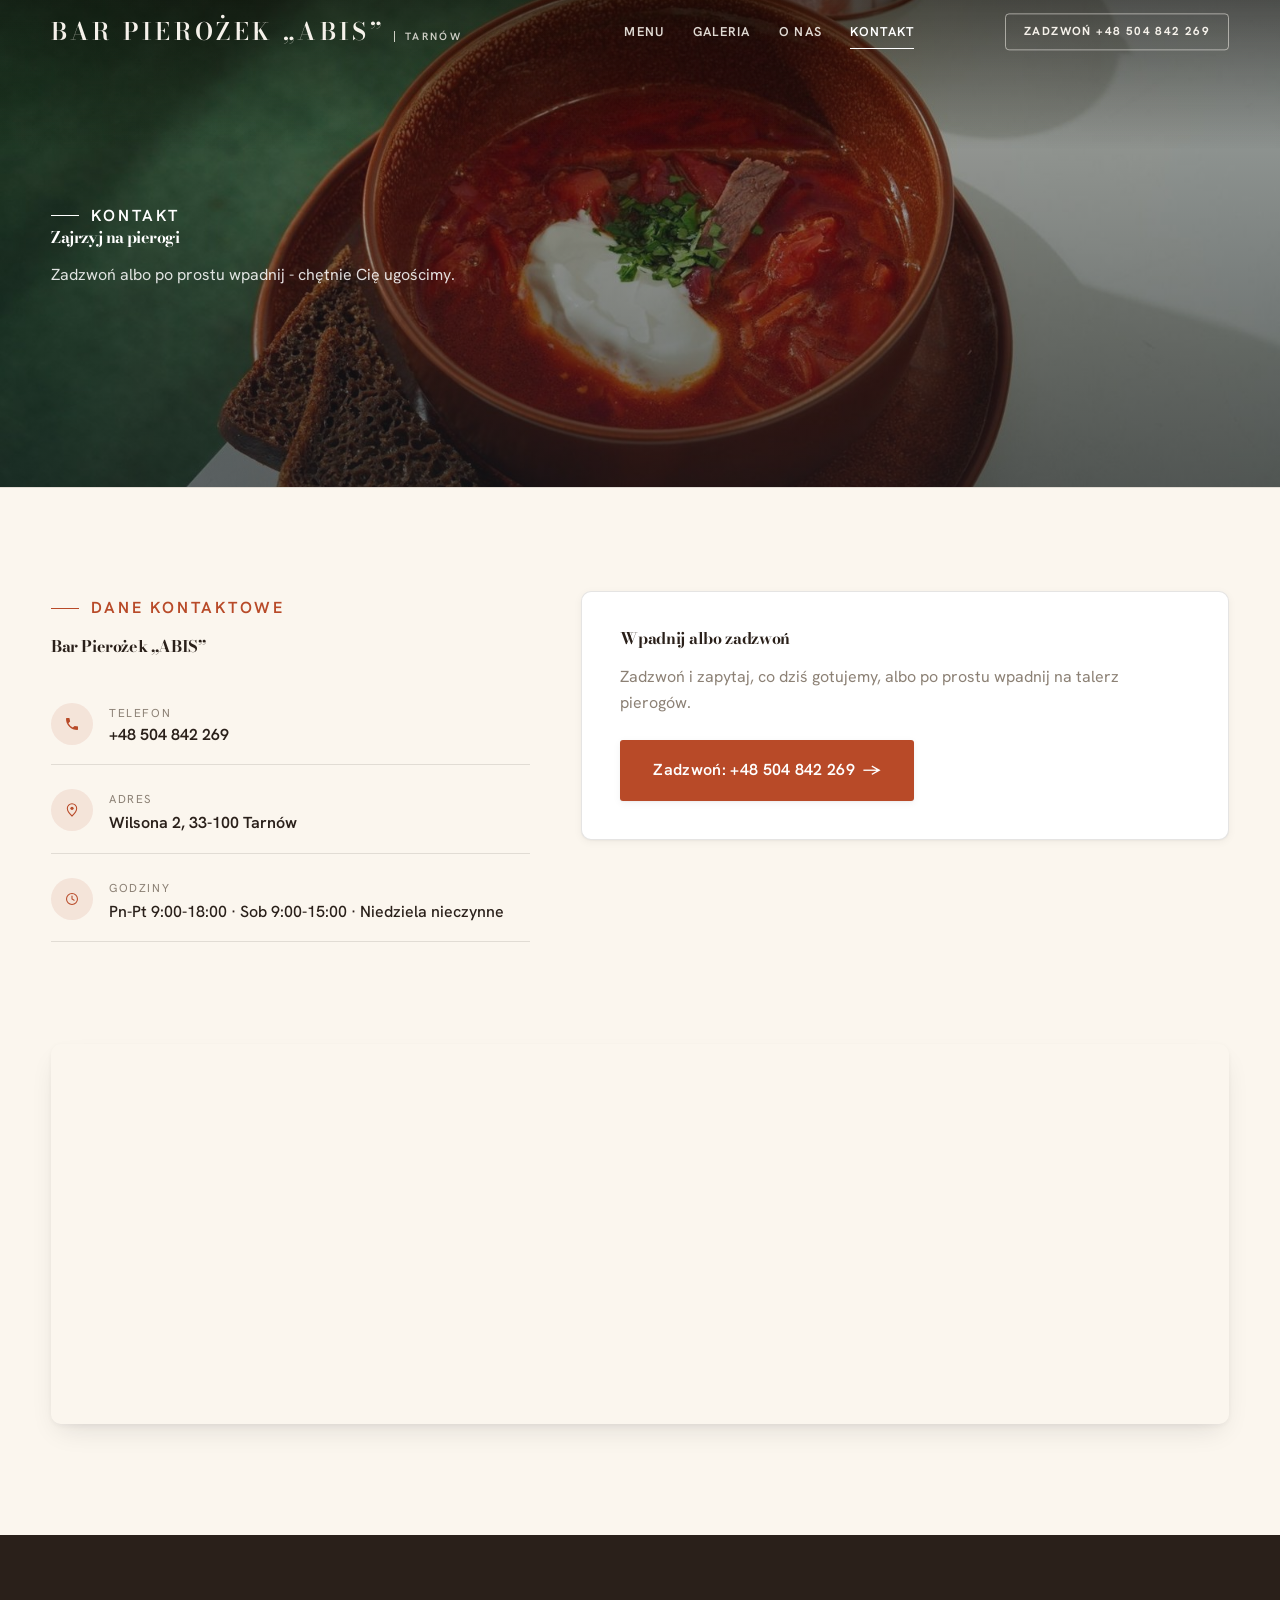
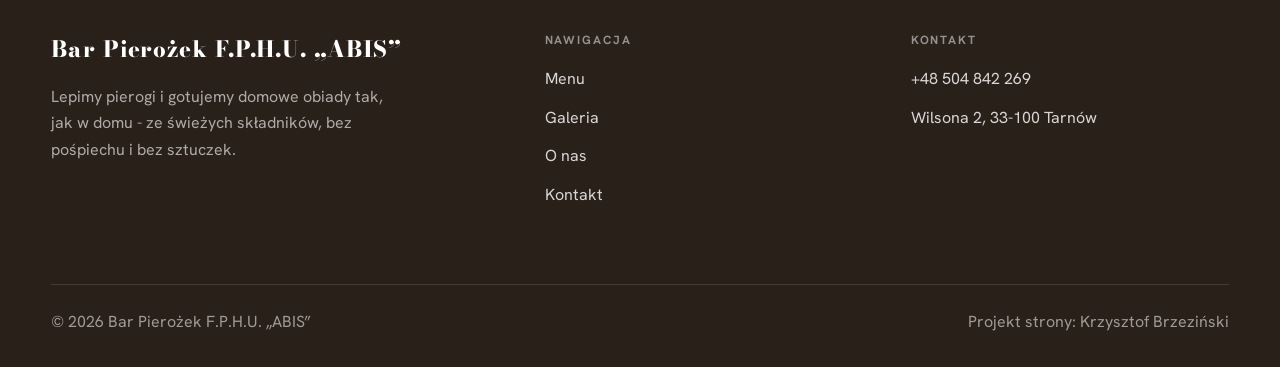
==== commit 28ca23de: "Podniesienie jakości treści i zdjęć demo - Rebuild silnikiem (pack pierogarnia) z realnymi danymi (t" ====
--- a/kontakt.html
+++ b/kontakt.html
@@ -3,8 +3,8 @@
 <head>
 <meta charset="UTF-8">
 <meta name="viewport" content="width=device-width, initial-scale=1.0">
-<title>Kontakt - Bar Pierożek F.P.H.U. „ABIS”</title>
-<meta name="description" content="Kontakt Bar Pierożek F.P.H.U. „ABIS” - Wilsona 2, 33-100 Tarnów">
+<title>Kontakt - Bar Pierożek „ABIS”</title>
+<meta name="description" content="Kontakt Bar Pierożek „ABIS” - Wilsona 2, 33-100 Tarnów">
 <link rel="preconnect" href="https://fonts.googleapis.com">
 <link rel="preconnect" href="https://fonts.gstatic.com" crossorigin>
 <link href="https://fonts.googleapis.com/css2?family=Bodoni+Moda:wght@500;600;700&family=Hanken+Grotesk:wght@400;500;600&display=swap" rel="stylesheet">
@@ -14,7 +14,7 @@
 
 <header class="nav">
   <div class="wrap nav-inner">
-    <a class="brand" href="index.html"><span class="name">Bar Pierożek F.P.H.U. „ABIS”</span><span class="sub">Tarnów</span></a>
+    <a class="brand" href="index.html"><span class="name">Bar Pierożek „ABIS”</span><span class="sub">Tarnów</span></a>
     <nav class="nav-links">
       <a href="oferta.html">Menu</a>
       <a href="realizacje.html">Galeria</a>
@@ -27,7 +27,7 @@
 </header>
 
 <section class="pagehead">
-  <img src="img/g9.jpg" alt="Bar Pierożek F.P.H.U. „ABIS” - Zajrzyj na pierogi">
+  <img src="img/g11.jpg" alt="Bar Pierożek „ABIS” - Zajrzyj na pierogi">
   <div class="wrap">
     <span class="eyebrow">Kontakt</span>
     <h1>Zajrzyj na pierogi</h1>
@@ -38,11 +38,11 @@
   <div class="wrap contact-grid">
     <div class="reveal">
       <span class="eyebrow">Dane kontaktowe</span>
-      <h2 style="margin:var(--space-4) 0 var(--space-6)">Bar Pierożek F.P.H.U. „ABIS”</h2>
+      <h2 style="margin:var(--space-4) 0 var(--space-6)">Bar Pierożek „ABIS”</h2>
       <div class="info-list">
         <div class="info-row"><div class="ic"><svg class="ico-tel" width="16" height="16" viewBox="0 0 24 24" fill="none" aria-hidden="true"><path d="M6.6 10.8a15.5 15.5 0 0 0 6.6 6.6l2.2-2.2a1 1 0 0 1 1-.24 11.4 11.4 0 0 0 3.6.58 1 1 0 0 1 1 1V20a1 1 0 0 1-1 1A17 17 0 0 1 3 4a1 1 0 0 1 1-1h3.5a1 1 0 0 1 1 1c0 1.25.2 2.46.58 3.6a1 1 0 0 1-.25 1l-2.23 2.2Z" fill="currentColor"/></svg></div><div><div class="lbl">Telefon</div><a class="val" href="tel:+48504842269">+48 504 842 269</a></div></div>
-        <div class="info-row"><div class="ic">📍</div><div><div class="lbl">Adres</div><div class="val">Wilsona 2, 33-100 Tarnów</div></div></div>
-        <div class="info-row"><div class="ic">🕒</div><div><div class="lbl">Godziny</div><div class="val" style="font-weight:500">Pn-Pt 9:00-18:00 · Sob 9:00-15:00 · Niedziela nieczynne</div></div></div>
+        <div class="info-row"><div class="ic"><svg class="ico-pin" width="16" height="16" viewBox="0 0 24 24" fill="none" aria-hidden="true"><path d="M12 21s7-6.1 7-11.5A7 7 0 0 0 5 9.5C5 14.9 12 21 12 21Z" stroke="currentColor" stroke-width="1.6" fill="none"/><circle cx="12" cy="9.5" r="2.4" fill="currentColor"/></svg></div><div><div class="lbl">Adres</div><div class="val">Wilsona 2, 33-100 Tarnów</div></div></div>
+        <div class="info-row"><div class="ic"><svg class="ico-clock" width="16" height="16" viewBox="0 0 24 24" fill="none" aria-hidden="true"><circle cx="12" cy="12" r="8.2" stroke="currentColor" stroke-width="1.6"/><path d="M12 7.5V12l3.2 1.9" stroke="currentColor" stroke-width="1.6" stroke-linecap="round"/></svg></div><div><div class="lbl">Godziny</div><div class="val" style="font-weight:500">Pn-Pt 9:00-18:00 · Sob 9:00-15:00 · Niedziela nieczynne</div></div></div>
       </div>
     </div>
     <div class="reveal">
@@ -56,7 +56,7 @@
 </section>
 <section style="padding-top:0">
   <div class="wrap reveal">
-    <iframe class="map" title="Bar Pierożek F.P.H.U. „ABIS” - Tarnów" src="https://maps.google.com/maps?q=50.01178%2C20.9715941&z=15&output=embed" loading="lazy" referrerpolicy="no-referrer-when-downgrade"></iframe>
+    <iframe class="map" title="Bar Pierożek „ABIS” - Tarnów" src="https://maps.google.com/maps?q=Bar%20Piero%C5%BCek%20%E2%80%9EABIS%E2%80%9D%20Tarn%C3%B3w&z=15&output=embed" loading="lazy" referrerpolicy="no-referrer-when-downgrade"></iframe>
   </div>
 </section>
 
@@ -65,7 +65,7 @@
     <div class="foot-grid">
       <div class="foot-brand">
         <div class="name">Bar Pierożek F.P.H.U. „ABIS”</div>
-        <p>Lepimy pierogi i gotujemy domowe obiady tak, jak robiło się to od pokoleń - ze świeżych składników, bez pośpiechu i bez sztuczek.</p>
+        <p>Lepimy pierogi i gotujemy domowe obiady tak, jak w domu - ze świeżych składników, bez pośpiechu i bez sztuczek.</p>
       </div>
       <div class="foot-col">
         <h4>Nawigacja</h4>
--- a/assets/styles.css
+++ b/assets/styles.css
@@ -528,6 +528,18 @@
   .nav .brand{min-width:0;overflow:hidden}
 }
 
+/* === PAKIET ZAUFANIA (audyt 02.07): dyskretna plakietka oceny w rogu hero + karty realnych opinii === */
+.hg-rate{position:absolute;right:clamp(1.4rem,5vw,4rem);bottom:clamp(2.6rem,7vh,5rem);z-index:2;margin:0;
+  font-size:.92rem;font-weight:600;letter-spacing:.02em;color:#f5f1ea;white-space:nowrap;
+  background:rgba(8,6,4,.5);border:1px solid rgba(245,241,234,.28);border-radius:999px;padding:.5rem 1.05rem}
+@media(max-width:640px){.hg-rate{right:1rem;bottom:.9rem;font-size:.8rem;padding:.4rem .8rem}}
+.opinie{background:var(--cream-2,var(--paper))}
+.opinie-grid{display:grid;grid-template-columns:repeat(auto-fit,minmax(16rem,1fr));gap:var(--space-6);margin-top:var(--space-8)}
+.op-card{margin:0;background:var(--paper);border:1px solid var(--line);border-radius:var(--r-md);padding:var(--space-6);display:flex;flex-direction:column;gap:var(--space-3)}
+.op-star{color:var(--accent-d,var(--accent));letter-spacing:.1em;font-size:.95rem}
+.op-card blockquote{margin:0;color:var(--ink-soft);font-size:var(--text-base);line-height:1.6}
+.op-autor{font-family:var(--font-display);font-weight:700;color:var(--ink);font-size:.95rem}
+
 /* === focal-point zdjęć (smartcrop) — cover nie utnie twarzy/obiektu === */
 img[src$="/hero.jpg"]{object-position:33% 50%}
 [style*="hero.jpg"]{background-position:33% 50%}
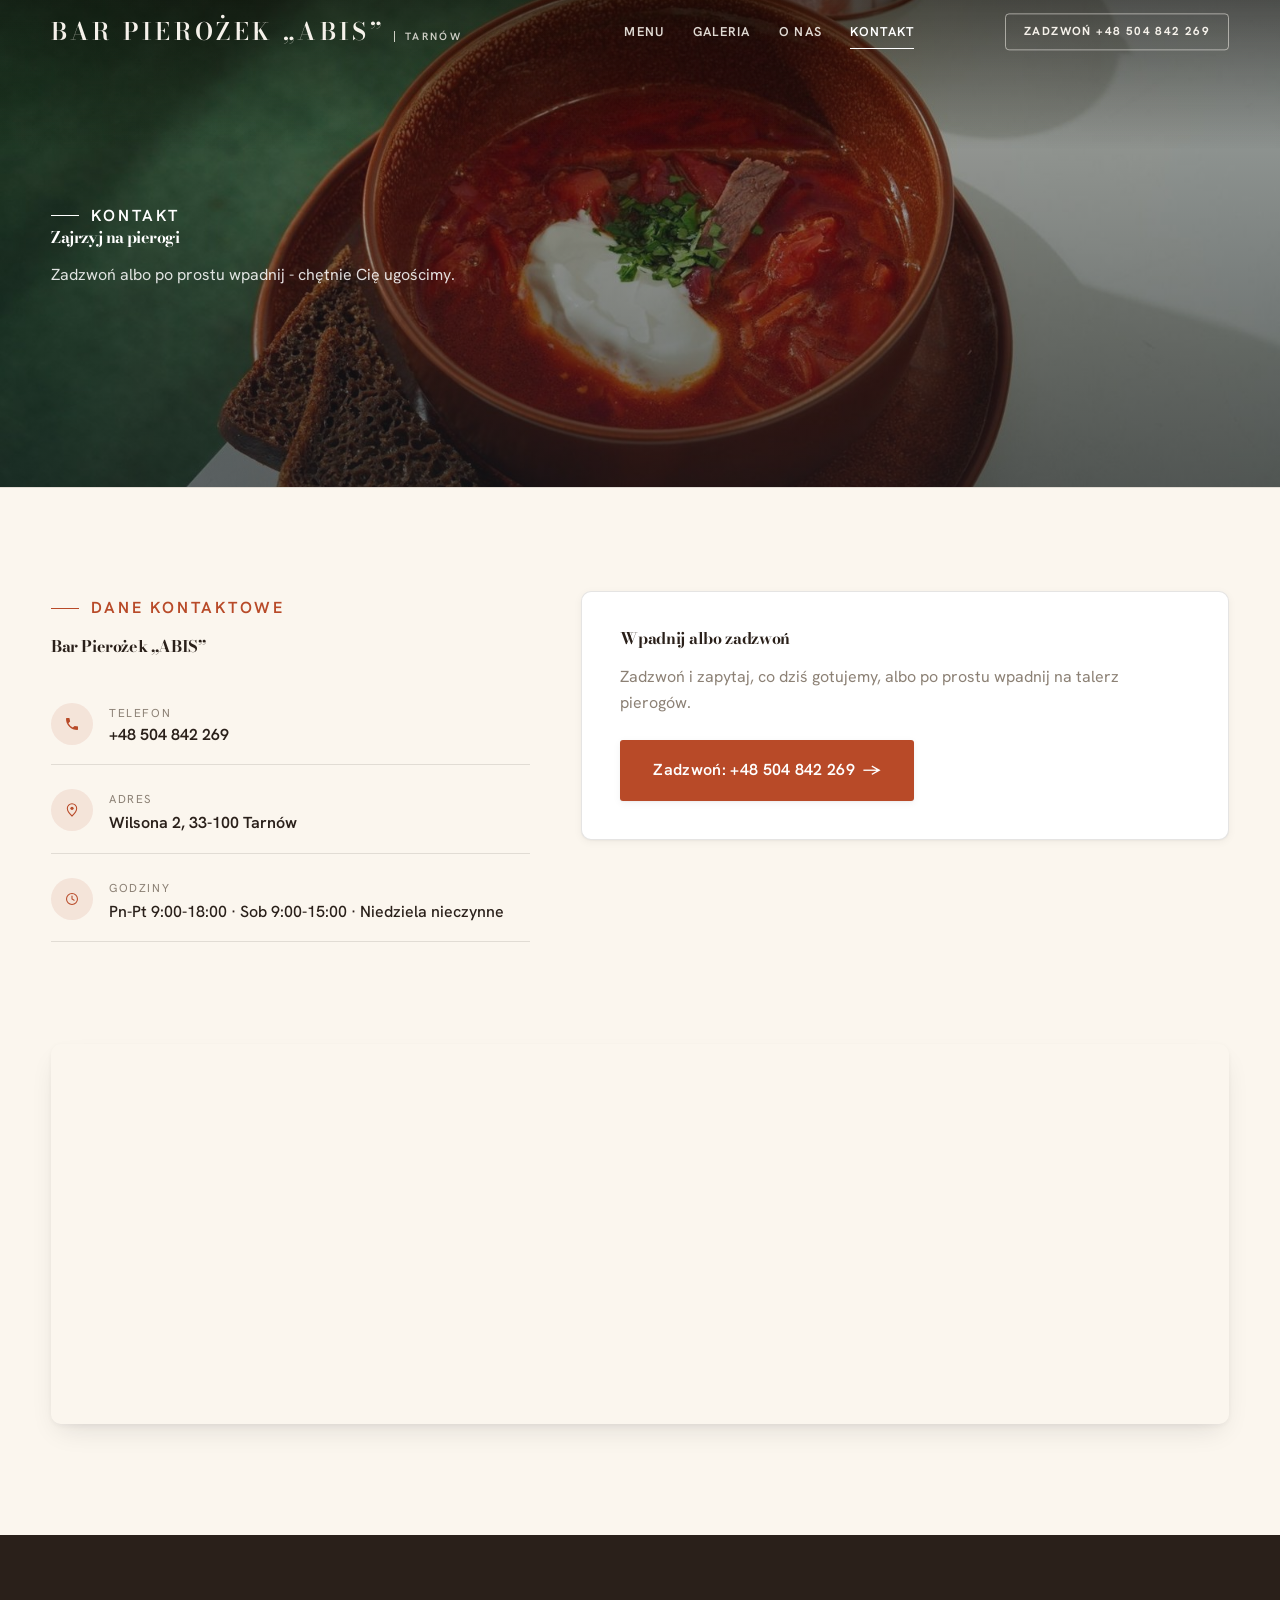
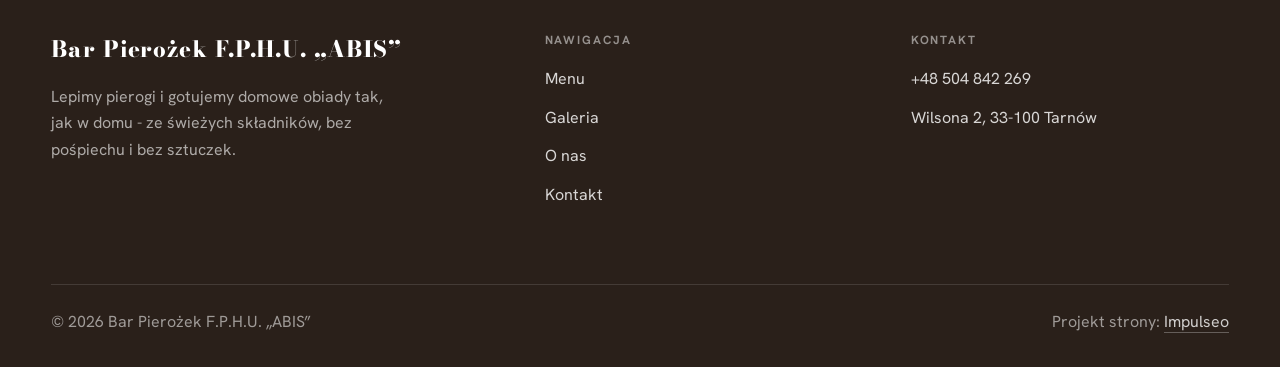
==== commit dca47fdd: "Stopka: podpis Impulseo z linkiem + poprawka znikajacego napisu w naglowku" ====
--- a/kontakt.html
+++ b/kontakt.html
@@ -82,7 +82,7 @@
     </div>
     <div class="foot-bot">
       <span>© 2026 Bar Pierożek F.P.H.U. „ABIS”</span>
-      <span>Projekt strony: Krzysztof Brzeziński</span>
+      <span>Projekt strony: <a class="foot-credit" href="https://impulseo.pl" target="_blank" rel="noopener">Impulseo</a></span>
     </div>
   </div>
 </footer>
--- a/assets/styles.css
+++ b/assets/styles.css
@@ -1,7 +1,7 @@
 /* ============================================================
    STOLBASZ — premium, architektoniczny B2B fit-out
    Jasna paleta, zero brązu. System wg premium-web-craft.
-   Projekt strony: Krzysztof Brzeziński
+   Projekt strony: Impulseo (impulseo.pl)
    ============================================================ */
 
 :root{
@@ -567,3 +567,19 @@
 [style*="g13.jpg"]{background-position:38% 50%}
 img[src$="/g14.jpg"]{object-position:38% 50%}
 [style*="g14.jpg"]{background-position:38% 50%}
+
+
+/* ====== IMPULSEO-FIX-20260731 ======================================================
+   1) PODPIS w stopce jest teraz linkiem do impulseo.pl - ma być widocznie klikalny.
+   2) ŻYWY NAGŁÓWEK: warstwa przenikających kadrów (.mt-hero-layer) miała z-index:1, więc
+      lądowała NAD przyciemnieniem hero, a w rodzinie „fachowcy" nawet nad panelem z tekstem
+      (.hf-panel nie miał własnego z-index). Efekt: przy zmianie zdjęcia napis znikał i wracał.
+      Teraz warstwa idzie tam, gdzie zdjęcie tła (z-index:-2), a treść nagłówka dostaje twardy
+      z-index:3. Zmieniają się WYŁĄCZNIE zdjęcia w tle - napis stoi nieruchomo.
+      (hero-cine celowo pominięte: tam img ma z-index:0 i układ był poprawny.) */
+.foot-bot a.foot-credit{color:rgba(255,255,255,.78);text-decoration:none;border-bottom:1px solid rgba(255,255,255,.28)}
+.foot-bot a.foot-credit:hover{color:#fff;border-bottom-color:#fff}
+.hero-fach > img.mt-hero-layer,.hero-gastro > img.mt-hero-layer,.hero-auto > img.mt-hero-layer,
+.hero-dom > img.mt-hero-layer,.hero-studio > img.mt-hero-layer{z-index:-2}
+.hf-panel,.hf-inner,.hd-panel,.hk-panel,.ha-inner,.hs-inner,.hg-inner{position:relative;z-index:3}
+/* ====== koniec IMPULSEO-FIX-20260731 ====== */
